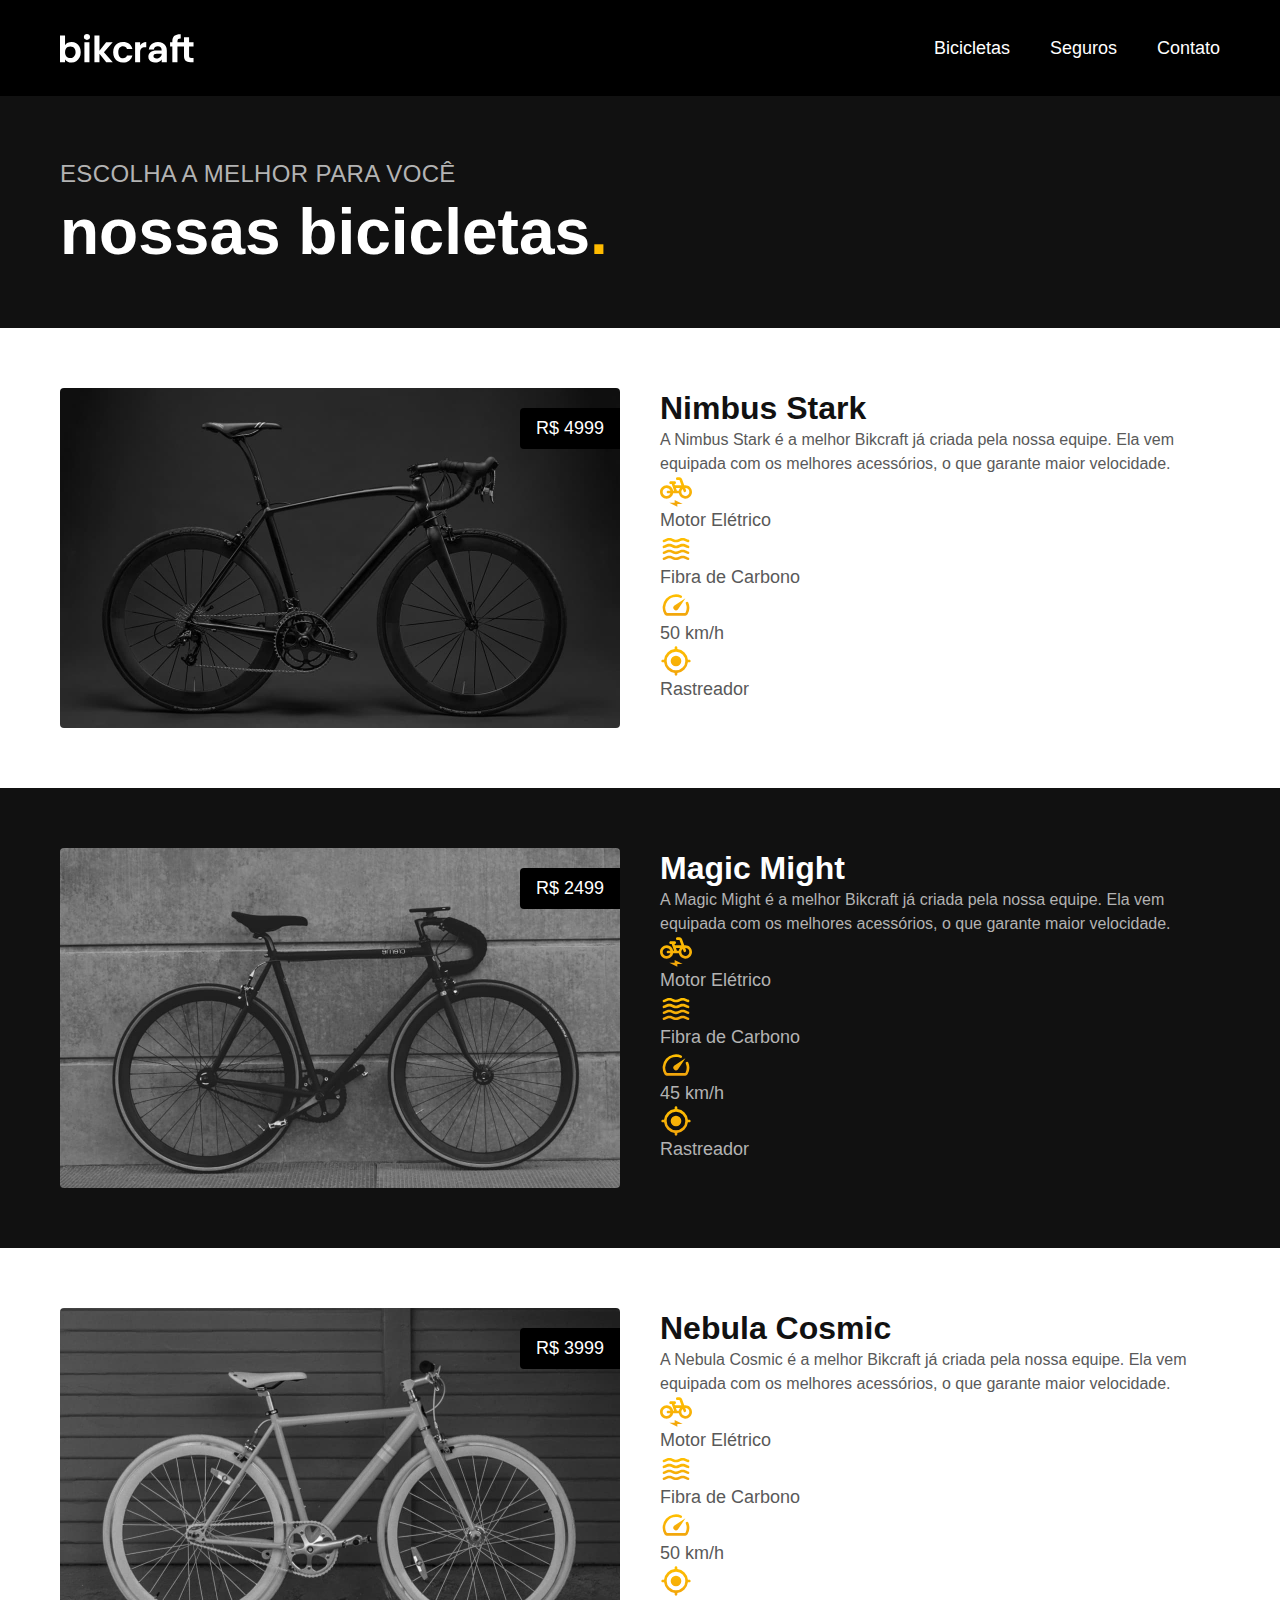
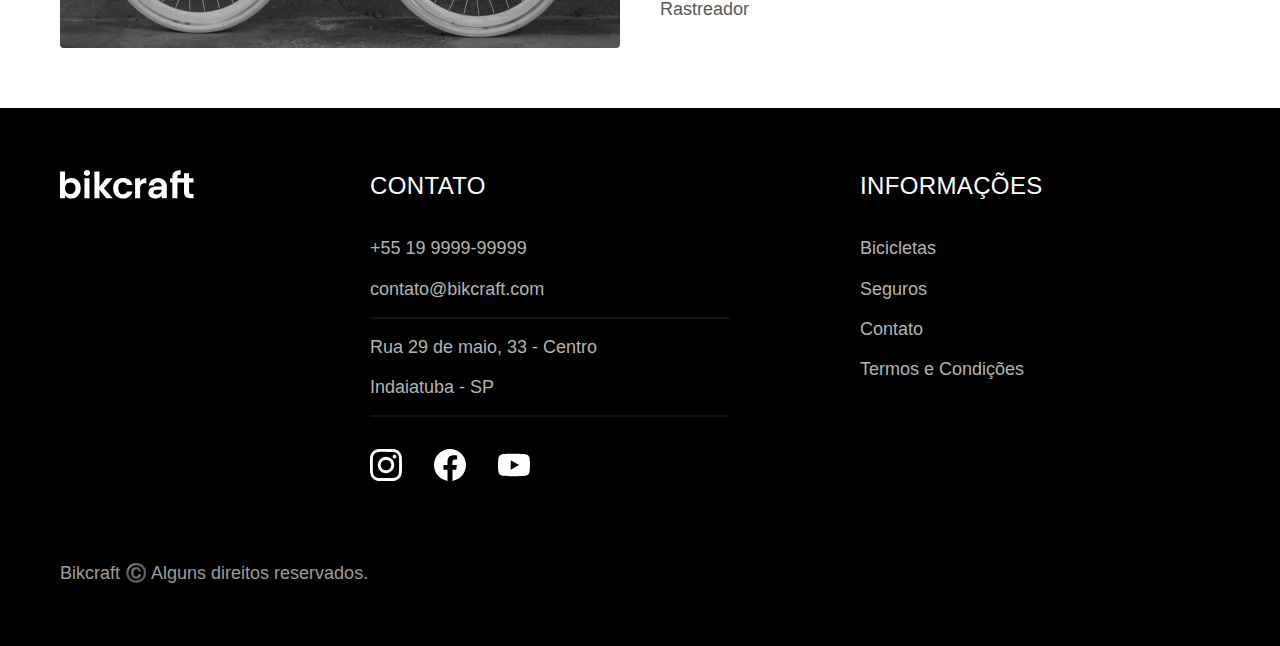
==== bicicletas.html @ da2f946b "pagina bicicletas andamento" ====
<!DOCTYPE html>

<html lang="pt-br">

<head>
  <meta charset="UTF-8">
  <meta name="viewport" content="width=device-width, initial-scale=1.0">

  <title>Bicicletas / Bikcraft</title>
  <meta name="description" content="Termos e condições.">

  <link rel="stylesheet" href="./css/style.css">

  <link rel="preconnect" href="https://fonts.googleapis.com">
  <link rel="preconnect" href="https://fonts.gstatic.com" crossorigin>
  <link href="https: //fonts.googleapis.com/css2? família= Merriweather:ital,wght@1.900 &family= Poppins:wght@400;600 & family= Roboto:wght@400;500 & display=swap" rel="stylesheet">

</head>

<body id="bicicletas">
  <header class="header-bg">
    <div class="header container">
      <a href="./"><img src="./img/bikcraft.svg" alt="Bikcraft">
      </a>
      <nav aria-label="primaria">
        <ul class="header-menu font-1-m cor-0">
          <li><a href="./bicicletas.html">Bicicletas</a></li>
          <li><a href="./seguros.html">Seguros</a></li>
          <li><a href="./contato.html">Contato</a></li>
        </ul>
      </nav>
    </div>
  </header>

  <main>
    <div class="titulo-bg">
      <div class="titulo container">
        <p class="font-2-l-b cor-5">Escolha a melhor para você</p>
        <h1 class="font-1-xxl cor-0">nossas bicicletas<span class="cor-p1">.</span></h1>
      </div>
    </div>


    <div class="bicicletas container">
      <div class="bicicletas-imagem">
        <img src="./img/bicicletas/nimbus.jpg" alt="Bicicleta preta">
        <span class="font-2-m cor-0">R$ 4999</span>
      </div>
      <div class="bicicletas-conteudo">
        <h2 class="font-1-xl">Nimbus Stark</h2>
        <p class="font-2-s cor-8">A Nimbus Stark é a melhor Bikcraft já criada pela nossa equipe. Ela vem equipada com os melhores acessórios, o que garante maior velocidade.</p>
        <ul class="font-1-m cor-8">
          <li><img src="./img/icones/eletrica.svg" alt="">Motor Elétrico</li>
          <li><img src="./img/icones/carbono.svg" alt="">Fibra de Carbono</li>
          <li><img src="./img/icones/velocidade.svg" alt="">50 km/h</li>
          <li><img src="./img/icones/rastreador.svg" alt="">Rastreador</li>
        </ul>
      </div>

    </div>


    <div class="bicicletas-bg">
      <div class="bicicletas container">
        <div class="bicicletas-imagem">
          <img src="./img/bicicletas/magic.jpg" alt="Bicicleta preta">
          <span class="font-2-m cor-0">R$ 2499</span>
        </div>
        <div class="bicicletas-conteudo">
          <h2 class="font-1-xl cor-0">Magic Might</h2>
          <p class="font-2-s cor-5">A Magic Might é a melhor Bikcraft já criada pela nossa equipe. Ela vem equipada com os melhores acessórios, o que garante maior velocidade.</p>
          <ul class="font-1-m cor-5">
            <li><img src="./img/icones/eletrica.svg" alt="">Motor Elétrico</li>
            <li><img src="./img/icones/carbono.svg" alt="">Fibra de Carbono</li>
            <li><img src="./img/icones/velocidade.svg" alt="">45 km/h</li>
            <li><img src="./img/icones/rastreador.svg" alt="">Rastreador</li>
          </ul>
        </div>

      </div>
    </div>


    <div class="bicicletas container">
      <div class="bicicletas-imagem">
        <img src="./img/bicicletas/nebula.jpg" alt="Bicicleta preta">
        <span class="font-2-m cor-0">R$ 3999</span>
      </div>
      <div class="bicicletas-conteudo">
        <h2 class="font-1-xl">Nebula Cosmic</h2>
        <p class="font-2-s cor-8">A Nebula Cosmic é a melhor Bikcraft já criada pela nossa equipe. Ela vem equipada com os melhores acessórios, o que garante maior velocidade.</p>
        <ul class="font-1-m cor-8">
          <li><img src="./img/icones/eletrica.svg" alt="">Motor Elétrico</li>
          <li><img src="./img/icones/carbono.svg" alt="">Fibra de Carbono</li>
          <li><img src="./img/icones/velocidade.svg" alt="">50 km/h</li>
          <li><img src="./img/icones/rastreador.svg" alt="">Rastreador</li>
        </ul>
      </div>

    </div>

  </main>


  <footer class="footer-bg">
    <div class="footer container">
      <img src="./img/bikcraft.svg" alt="Bikcraft">
      <div class="footer-contato">
        <h3 class="font-2-l-b cor-0">Contato</h3>
        <ul class="font-2-m cor-5">
          <li><a href="tel:+5519999999999">+55 19 9999-99999</a></li>
          <li><a href="mailto:contato@bikcraft.com">contato@bikcraft.com</a></li>
          <li>Rua 29 de maio, 33 - Centro</li>
          <li>Indaiatuba - SP</li>
        </ul>
        <div class="footer-redes">
          <a href="./">
            <img src="./img/redes/instagram.svg" alt="Instagram">
          </a>
          <a href="./">
            <img src="./img/redes/facebook.svg" alt="Facebook">
          </a>
          <a href="./">
            <img src="./img/redes/youtube.svg" alt="Youtube">
          </a>
        </div>
      </div>
      <div class="footer-informacoes">
        <h3 class="font-2-l-b cor-0">Informações</h3>
        <nav>
          <ul class="font-1-m cor-5">
            <li><a href="./bicicletas.html">Bicicletas</a></li>
            <li><a href="./seguros.html">Seguros</a></li>
            <li><a href="./contato.html">Contato</a></li>
            <li><a href="./termos.html">Termos e Condições</a></li>
          </ul>
        </nav>
      </div>
      <p class="footer-copy font-2-m cor-6">Bikcraft ©️ Alguns direitos reservados.</p>
    </div>

  </footer>
</body>

</html>
---- css/style.css ----
@import "./global/global.css";
@import "./utilidades/tipografia.css";
@import "./utilidades/cores.css";

@import "./global/header.css";
@import "./global/footer.css";

/*Utilidades*/
@import "./utilidades/componentes.css";

/*Home*/
@import "./home/introducao.css";
@import "./home/tecnologia.css";
@import "./home/parceiros.css";
@import "./home/depoimento.css";

/*Bicicletas*/
@import "./bicicletas/bicicletas-lista.css";
@import "./bicicletas/bicicletas.css";

/*Seguros*/
@import "./seguros/seguros.css";

/*Termos*/
@import "./termos/termos.css";
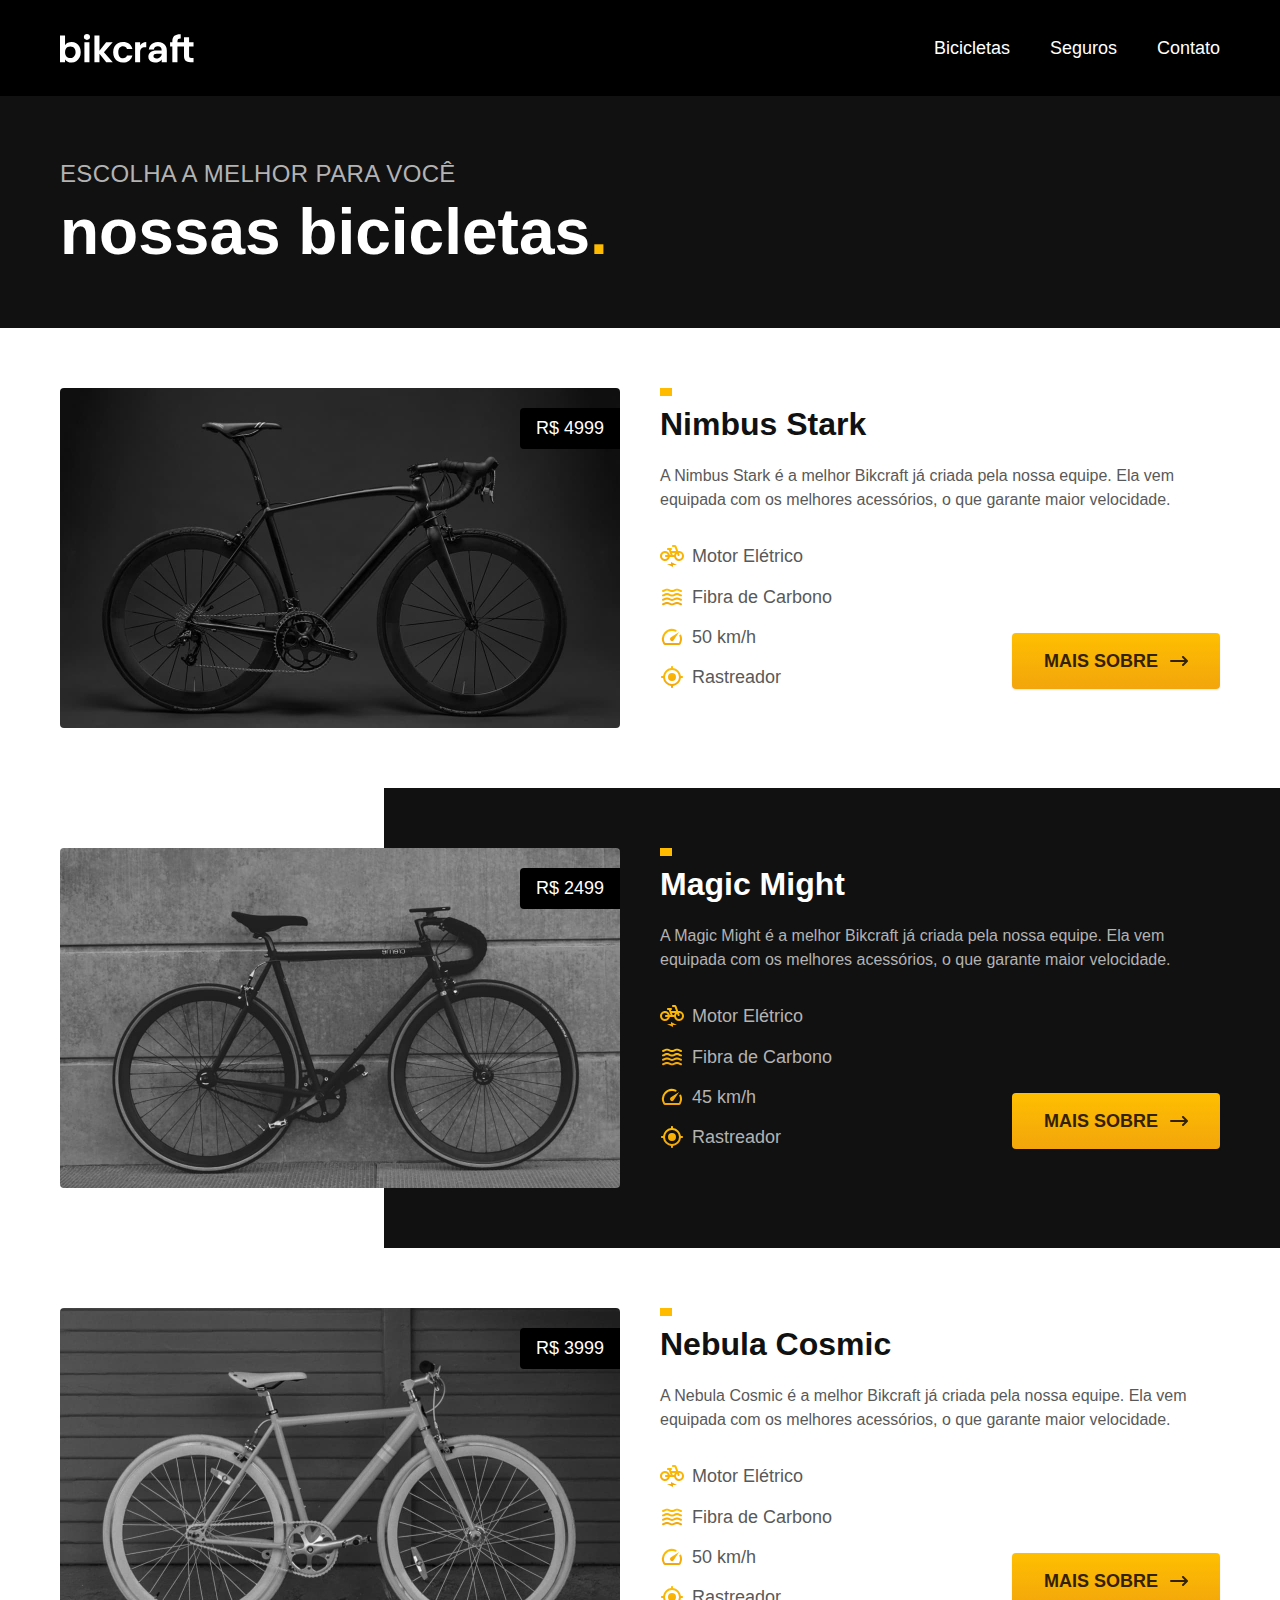
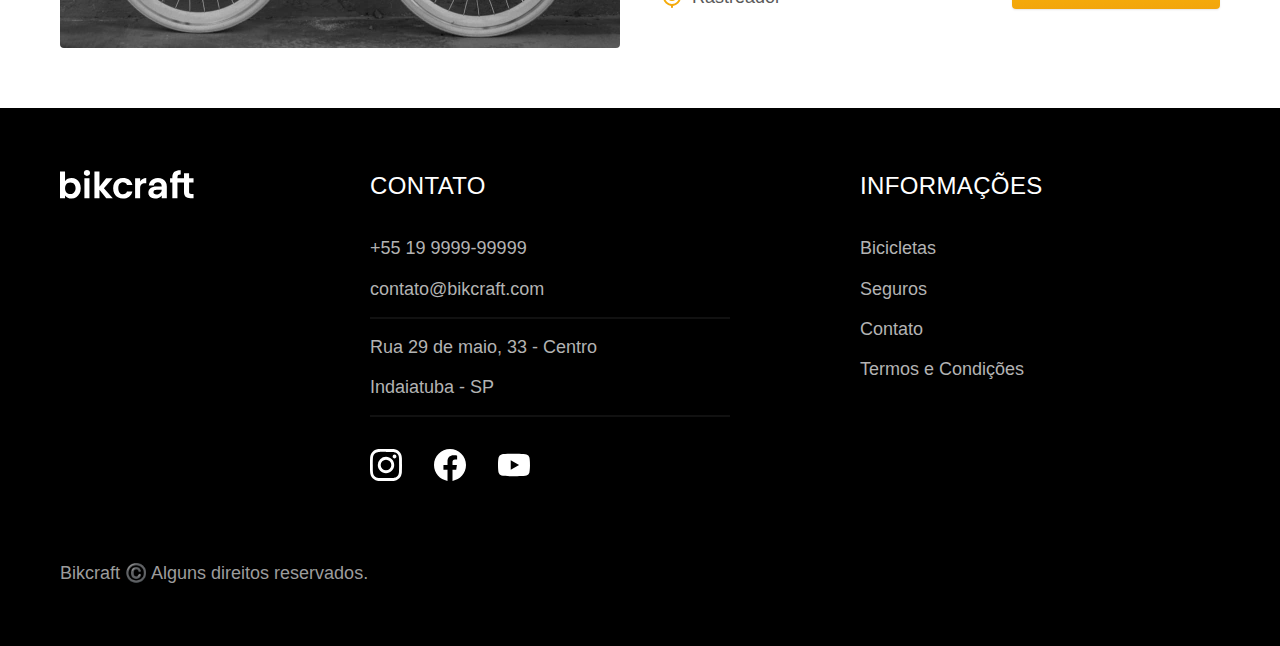
==== commit 6498e992: "pagina bicicletas ok" ====
--- a/bicicletas.html
+++ b/bicicletas.html
@@ -55,6 +55,7 @@
           <li><img src="./img/icones/velocidade.svg" alt="">50 km/h</li>
           <li><img src="./img/icones/rastreador.svg" alt="">Rastreador</li>
         </ul>
+        <a class="botao seta" href="./bicicletas/nimbus.html">Mais Sobre</a>
       </div>
 
     </div>
@@ -75,6 +76,7 @@
             <li><img src="./img/icones/velocidade.svg" alt="">45 km/h</li>
             <li><img src="./img/icones/rastreador.svg" alt="">Rastreador</li>
           </ul>
+          <a class="botao seta" href="./bicicletas/magic.html">Mais Sobre</a>
         </div>
 
       </div>
@@ -95,6 +97,7 @@
           <li><img src="./img/icones/velocidade.svg" alt="">50 km/h</li>
           <li><img src="./img/icones/rastreador.svg" alt="">Rastreador</li>
         </ul>
+        <a class="botao seta" href="./bicicletas/nebula.html">Mais Sobre</a>
       </div>
 
     </div>
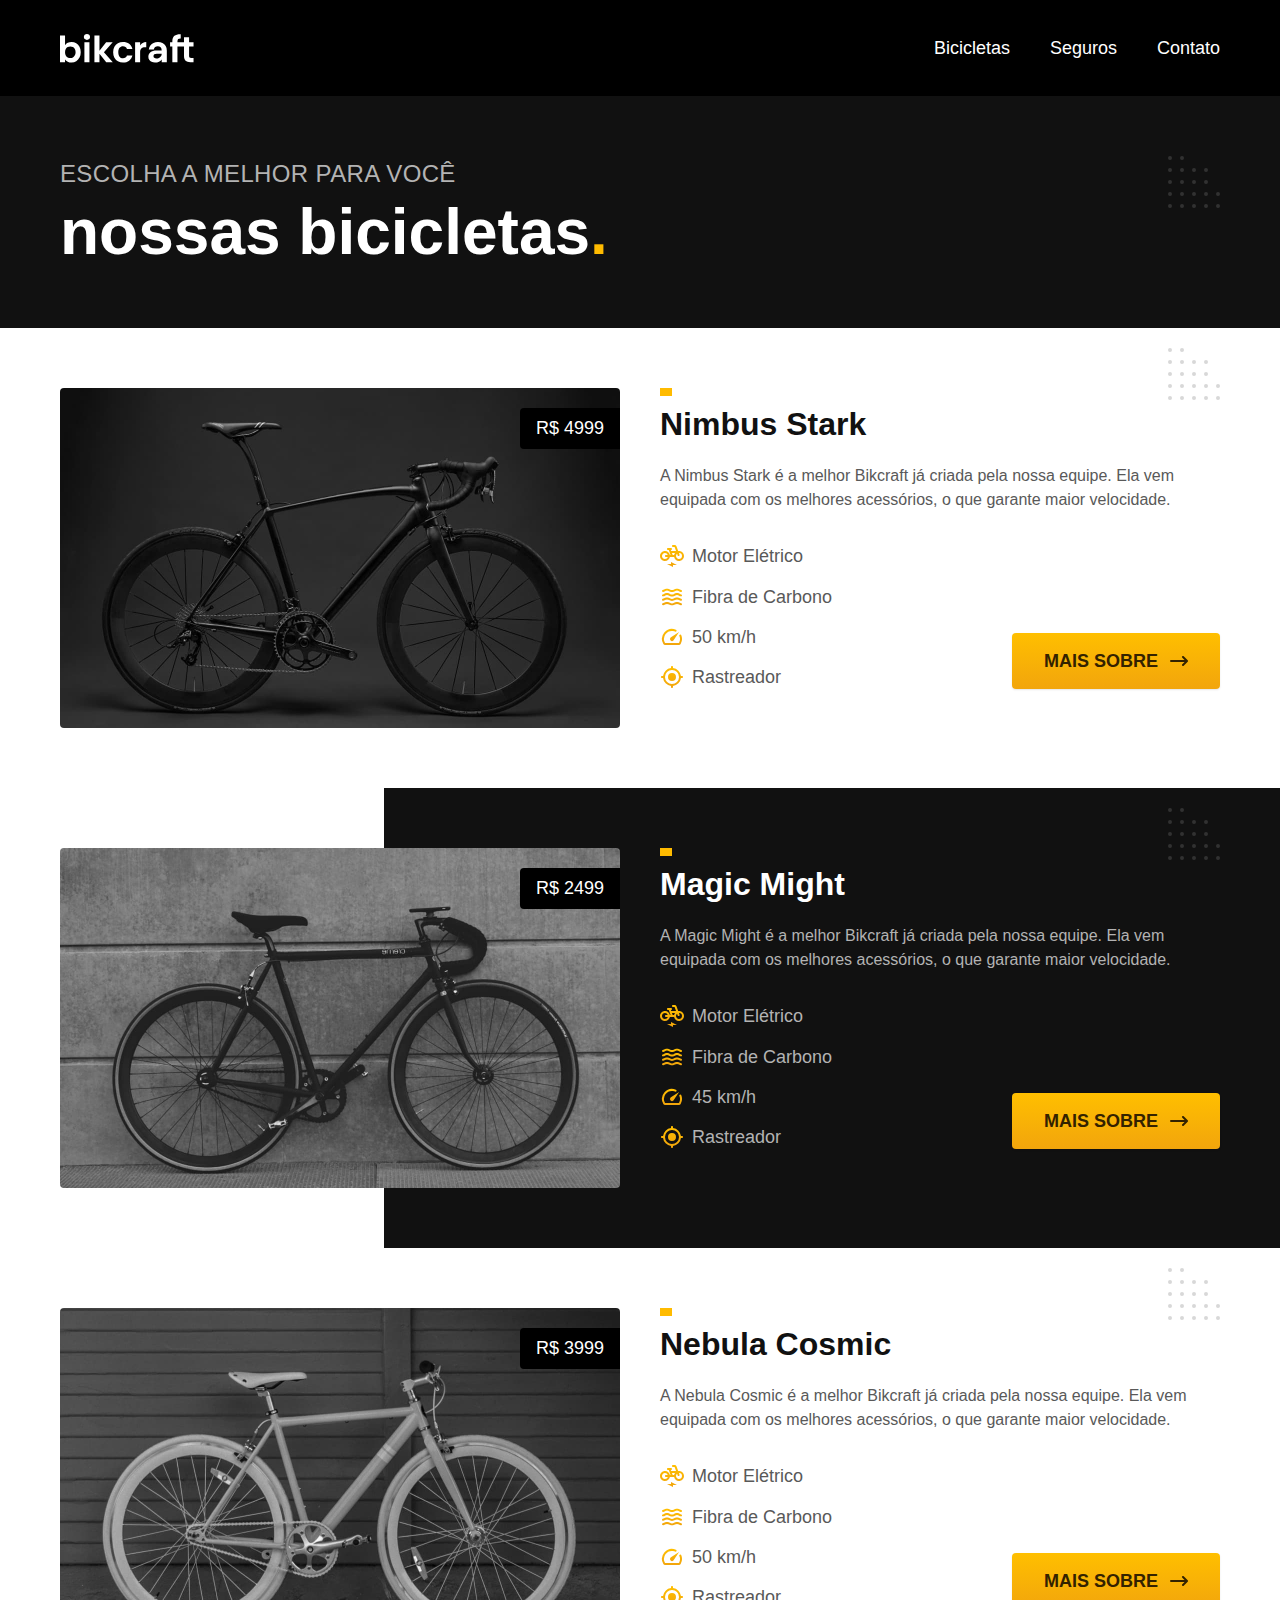
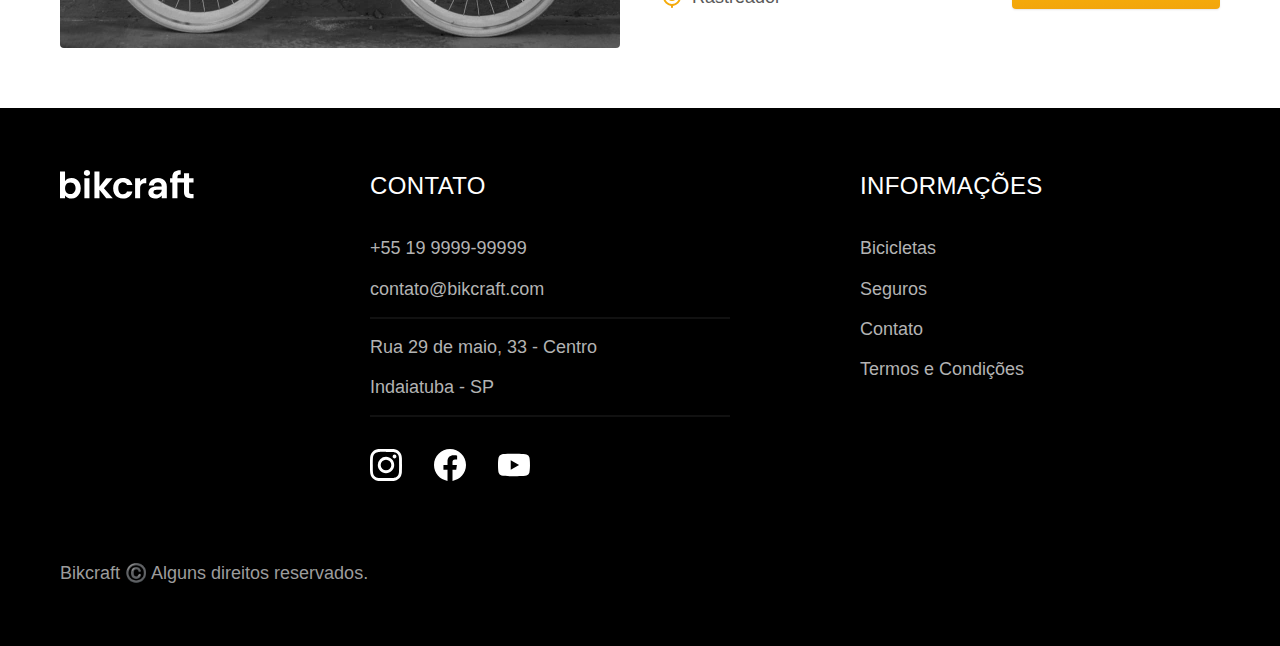
==== commit b6c3d7d6: "alteraçoes" ====
--- a/bicicletas.html
+++ b/bicicletas.html
@@ -6,9 +6,10 @@
   <meta charset="UTF-8">
   <meta name="viewport" content="width=device-width, initial-scale=1.0">
 
-  <title>Bicicletas / Bikcraft</title>
+  <title>Bicicletas | Bikcraft</title>
   <meta name="description" content="Termos e condições.">
 
+  <link rel="preload" href="./css/style.css" as="style">
   <link rel="stylesheet" href="./css/style.css">
 
   <link rel="preconnect" href="https://fonts.googleapis.com">
--- a/css/style.css
+++ b/css/style.css
@@ -7,6 +7,7 @@
 
 /*Utilidades*/
 @import "./utilidades/componentes.css";
+@import "./utilidades/formulario.css";
 
 /*Home*/
 @import "./home/introducao.css";
@@ -18,8 +19,21 @@
 @import "./bicicletas/bicicletas-lista.css";
 @import "./bicicletas/bicicletas.css";
 
+/*Bicicleta*/
+@import "./bicicleta/bicicleta.css";
+@import "./bicicleta/seguro.css";
+
 /*Seguros*/
 @import "./seguros/seguros.css";
+@import "./seguros/vantagens.css";
+@import "./seguros/perguntas.css";
+
+/*Contato*/
+@import "./contato/contato.css";
+@import "./contato/lojas.css";
+
+/*Contato*/
+@import "./orcamento/orcamento.css";
 
 /*Termos*/
 @import "./termos/termos.css";
--- a/css/style.css
+++ b/css/style.css
@@ -7,6 +7,7 @@
 
 /*Utilidades*/
 @import "./utilidades/componentes.css";
+@import "./utilidades/formulario.css";
 
 /*Home*/
 @import "./home/introducao.css";
@@ -18,8 +19,21 @@
 @import "./bicicletas/bicicletas-lista.css";
 @import "./bicicletas/bicicletas.css";
 
+/*Bicicleta*/
+@import "./bicicleta/bicicleta.css";
+@import "./bicicleta/seguro.css";
+
 /*Seguros*/
 @import "./seguros/seguros.css";
+@import "./seguros/vantagens.css";
+@import "./seguros/perguntas.css";
+
+/*Contato*/
+@import "./contato/contato.css";
+@import "./contato/lojas.css";
+
+/*Contato*/
+@import "./orcamento/orcamento.css";
 
 /*Termos*/
 @import "./termos/termos.css";
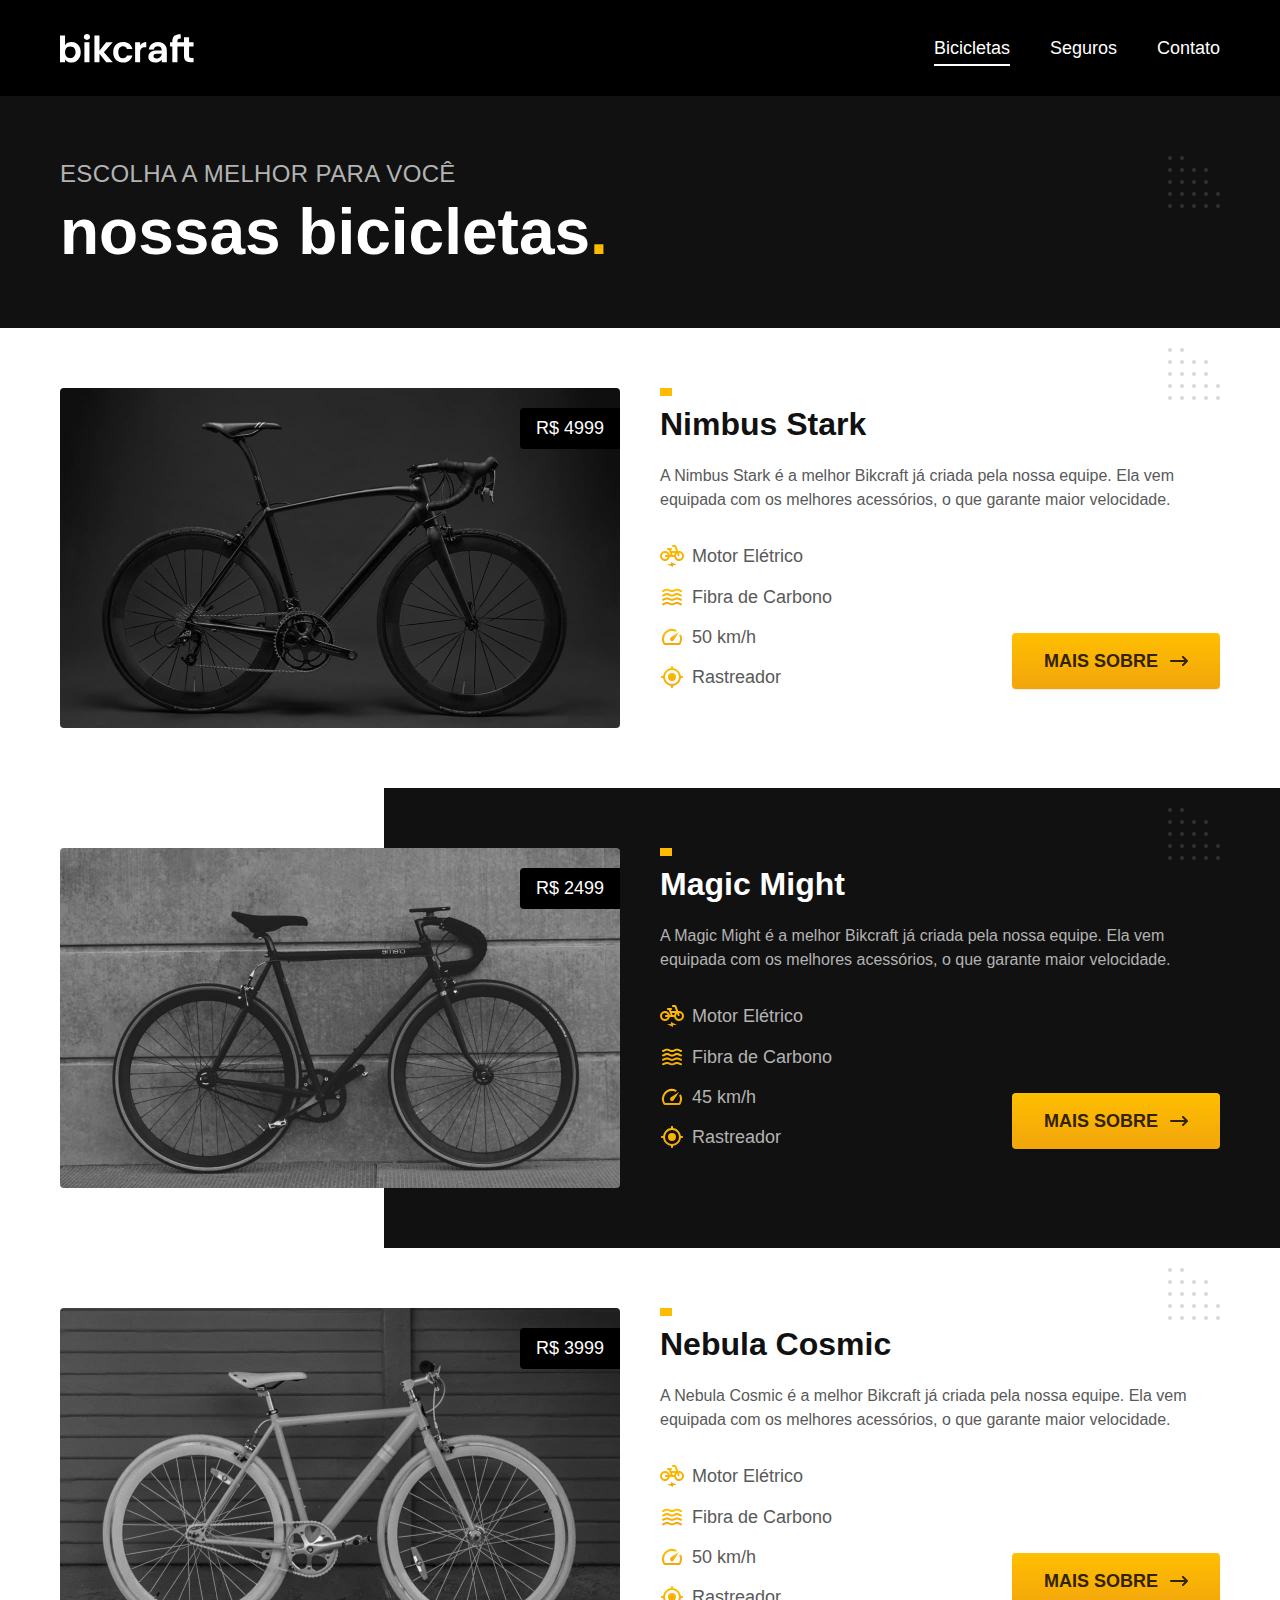
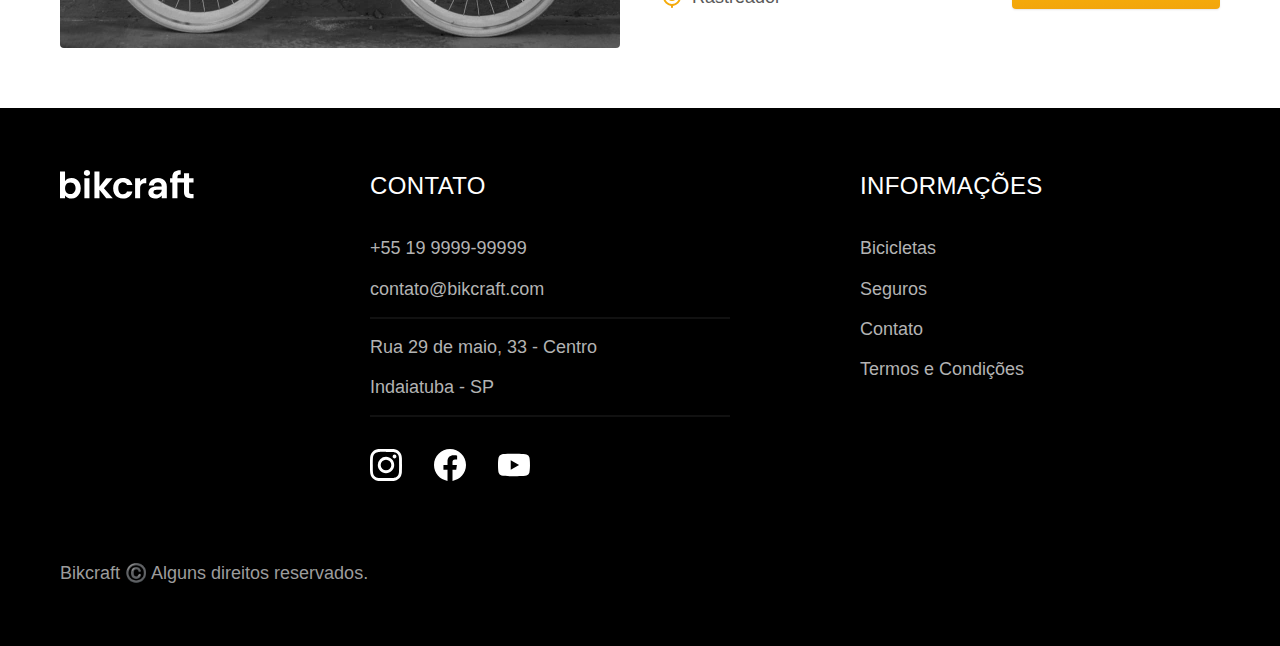
==== commit ceb0c600: "js" ====
--- a/bicicletas.html
+++ b/bicicletas.html
@@ -144,6 +144,7 @@
     </div>
 
   </footer>
+  <script src="./js/script.js"></script>
 </body>
 
 </html>